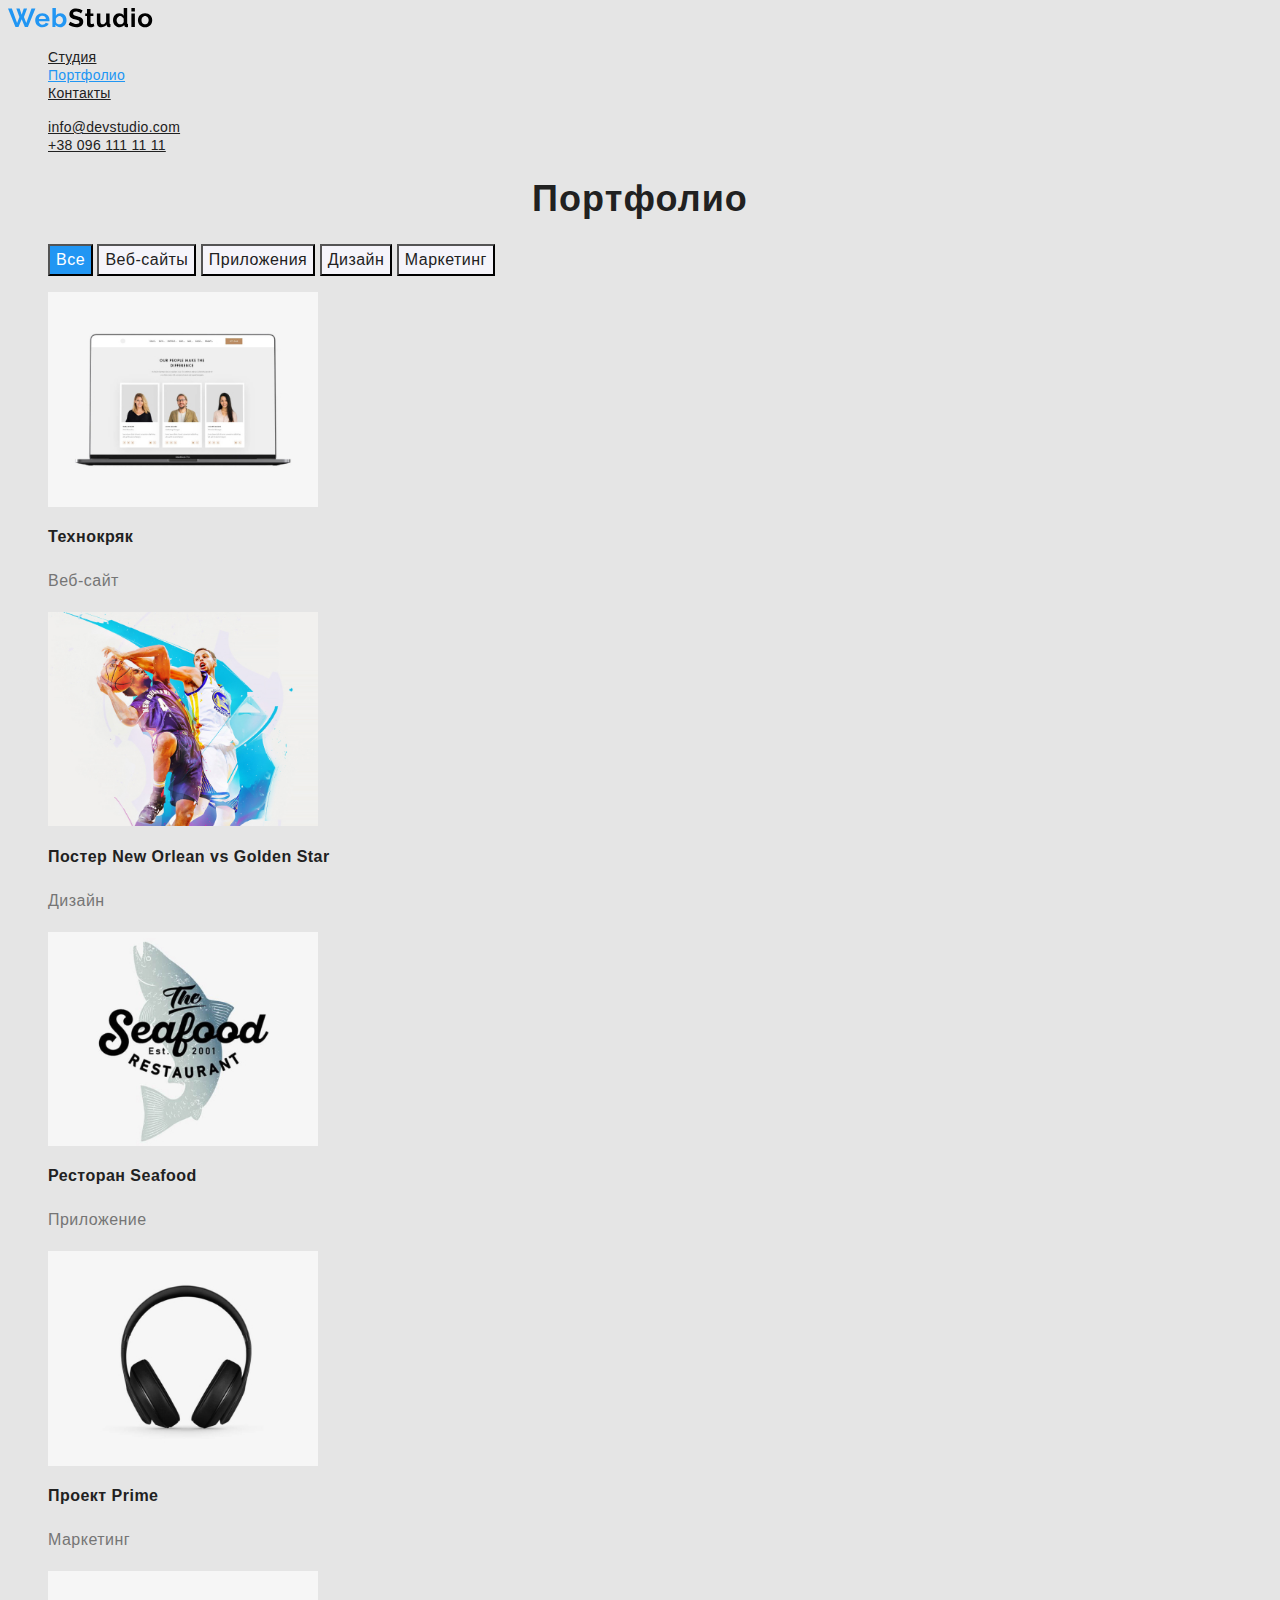
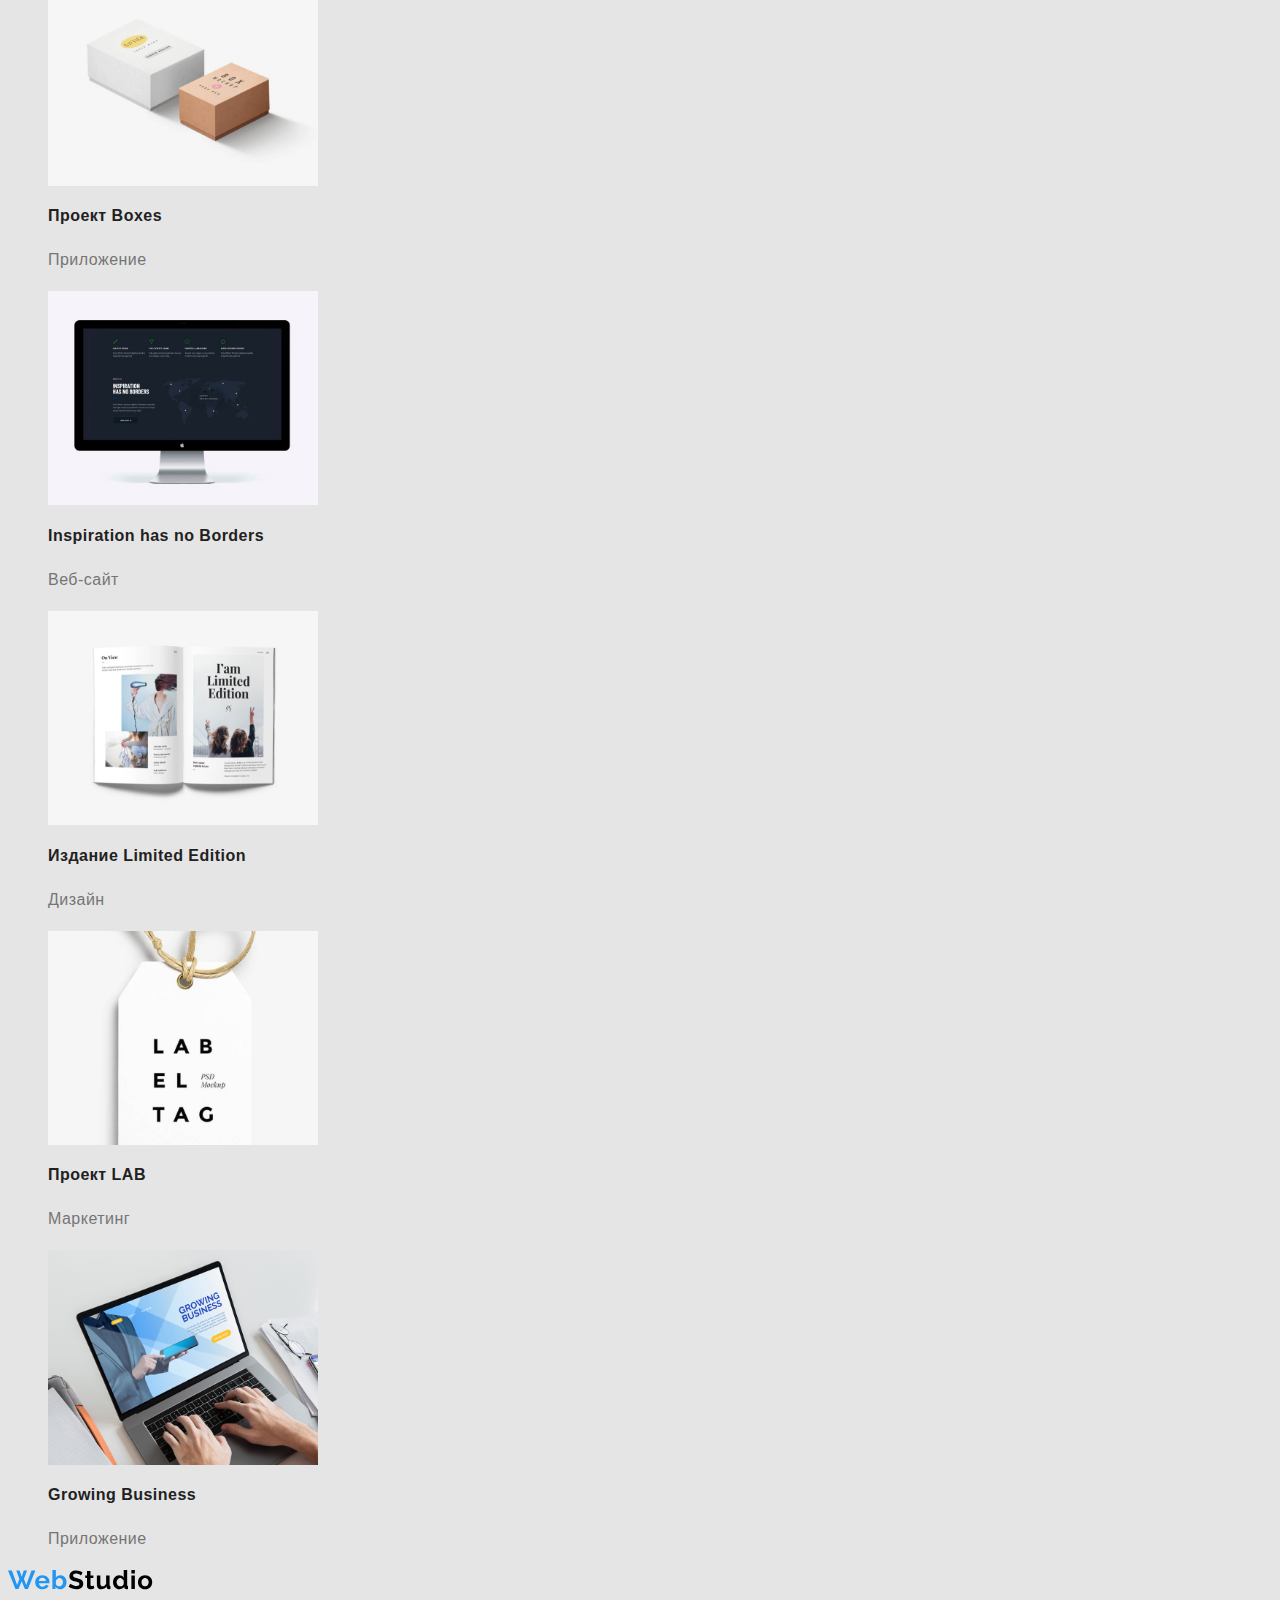
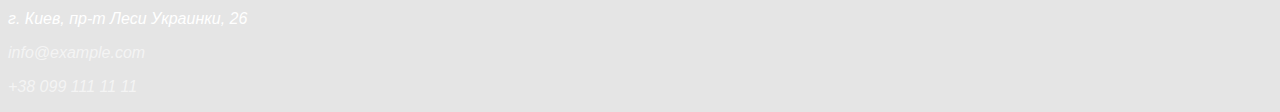
==== portfolio.html @ 5dfa02e3 "Initial commit" ====
<!DOCTYPE html>
<html lang="ru">
    <head>
        <meta charset="utf-8" />
        <title>goit-markup-hw-02</title>

        <link rel="stylesheet" href="./css/style.css" />
    </head>
    <body>
        <!-- Header -->
        <header>
            <nav>
                <a href="./index.html"><img src="./images/logo.svg" width="145" alt="логотип" /></a>

                <ul class="site-nav list">
                    <li><a href="./index.html" class="link">Студия</a></li>
                    <li><a href="./portfolio.html" class="link active">Портфолио</a></li>
                    <li><a href="" class="link">Контакты</a></li>
                </ul>

                <ul class="site-nav contact list">
                    <li><a href="" class="link">info@devstudio.com</a></li>
                    <li><a href="" class="link">+38 096 111 11 11</a></li>
                </ul>
            </nav>
        </header>

        <!-- Main -->
        <main class="main">
            <!-- Portfolio Section -->
            <section class="section">
                <h1 class="section-title">Портфолио</h1>

                <!-- Filters -->
                <ul class="filters list">
                    <li>
                        <button type="button" class="but active">Все</button>
                        <button type="button" class="but">Веб-сайты</button>
                        <button type="button" class="but">Приложения</button>
                        <button type="button" class="but">Дизайн</button>
                        <button type="button" class="but">Маркетинг</button>
                    </li>
                </ul>

                <!-- Portfolio -->
                <ul class="portfolio list">
                    <li>
                        <img src="./images/technokryak.jpg" width="270" alt="Технокряк" />
                        <h2 class="portfolio-title">Технокряк</h2>
                        <p class="portfolio-description">Веб-сайт</p>
                    </li>
                    <li>
                        <img src="./images/poster_star.jpg" width="270" alt="Постер New Orlean vs Golden Star" />
                        <h2 class="portfolio-title">Постер New Orlean vs Golden Star</h2>
                        <p class="portfolio-description">Дизайн</p>
                    </li>
                    <li>
                        <img src="./images/seafood.jpg" width="270" alt="Ресторан Seafood" />
                        <h2 class="portfolio-title">Ресторан Seafood</h2>
                        <p class="portfolio-description">Приложение</p>
                    </li>
                    <li>
                        <img src="./images/prime.jpg" width="270" alt="Проект Prime" />
                        <h2 class="portfolio-title">Проект Prime</h2>
                        <p class="portfolio-description">Маркетинг</p>
                    </li>
                    <li>
                        <img src="./images/boxes.jpg" width="270" alt="Проект Boxes" />
                        <h2 class="portfolio-title">Проект Boxes</h2>
                        <p class="portfolio-description">Приложение</p>
                    </li>
                    <li>
                        <img src="./images/inspiration.jpg" width="270" alt="Inspiration has no Borders" />
                        <h2 class="portfolio-title">Inspiration has no Borders</h2>
                        <p class="portfolio-description">Веб-сайт</p>
                    </li>
                    <li>
                        <img src="./images/limited_edition.jpg" width="270" alt="Издание Limited Edition" />
                        <h2 class="portfolio-title">Издание Limited Edition</h2>
                        <p class="portfolio-description">Дизайн</p>
                    </li>
                    <li>
                        <img src="./images/lab.jpg" width="270" alt="Проект LAB" />
                        <h2 class="portfolio-title">Проект LAB</h2>
                        <p class="portfolio-description">Маркетинг</p>
                    </li>
                    <li>
                        <img src="./images/growing_business.jpg" width="270" alt="Growing Business" />
                        <h2 class="portfolio-title">Growing Business</h2>
                        <p class="portfolio-description">Приложение</p>
                    </li>
                </ul>
            </section>
        </main>

        <!-- Footer -->
        <!-- Координаты и как связаться -->
        <footer class="footer">
            <a href="/"><img src="./images/logo.svg" width="145" alt="логотип" /></a>
            <address>
                <p class="address">г. Киев, пр-т Леси Украинки, 26</p>
                <p class="contact-us">info@example.com</p>
                <p class="contact-us">+38 099 111 11 11</p>
            </address>
        </footer>
    </body>
</html>
---- css/style.css ----
/* Primary color #757575 */
/* Secondary color #212121 */
/* Active color #2196f3 */
/* Primary background color #E5E5E5 */
/* Secondary background color #F5F4FA */

:root {
    --primary-text-color: #757575;
    --secondary-text-color: #212121;
    --active-color: #2196f3;
    --primary-background-color: #e5e5e5;
    --secondary-background-color: #f5f4fa;
    --color-white: #ffffff;
    --color-secondary-grey: rgba(255, 255, 255, 0.6);
    --background-button-tab: #f5f4fa;
}

/* Body */
body {
    background-color: var(--primary-background-color);
    color: var(--primary-text-color);
    font-family: Roboto, sans-serif;
}

/* List */
.list {
    list-style: none;
}

/* Navigator */
.link {
    font-style: normal;
    font-weight: 500;
    font-size: 14px;
    line-height: 1.14;
    letter-spacing: 0.02em;
}

.site-nav .link {
    color: var(--secondary-text-color);
}

.site-nav .link:hover,
.site-nav .link:focus {
    color: var(--active-color);
}

.site-nav .link.active {
    color: var(--active-color);
}

/* Hero */
.hero {
    color: var(--secondary-text-color);
}

.hero .link {
    background-color: var(--active-color);
    color: var(--color-white);
}

/* Section */
.section .section-title {
    color: var(--secondary-text-color);

    font-weight: 700;
    font-size: 36px;
    line-height: 1.16;
    text-align: center;
    letter-spacing: 0.03em;
}

.section .text {
    color: var(--primary-text-color);

    font-weight: 400;
    font-size: 16px;
    line-height: 1.19;
    letter-spacing: 0.03em;
}

.section .text.primary {
    color: var(--secondary-text-color);

    font-weight: 700;
}

/* Features */
.features .title {
    color: var(--secondary-text-color);

    font-weight: 700;
    font-size: 14px;
    line-height: 1.14;
    letter-spacing: 0.03em;
}

.features .description {
    color: var(--primary-text-color);

    font-weight: 400;
    font-size: 14px;
    line-height: 2;
    letter-spacing: 0.03em;
}

/* Filters */
.filters .but {
    background-color: var(--background-button-tab);
    color: var(--secondary-text-color);

    font-weight: 500;
    font-size: 16px;
    line-height: 1.63;
    letter-spacing: 0.03em;
}

.filters .but.active,
.filters .but:hover,
.filters .but:focus {
    background-color: var(--active-color);
    color: var(--color-white);
}

/* Portfolio */
.portfolio-title {
    color: var(--secondary-text-color);

    font-weight: 700;
    font-size: 16px;
    line-height: 1.63;
    letter-spacing: 0.03em;
}

.portfolio-description {
    font-weight: 400;
    font-size: 16px;
    line-height: 1.87;
    letter-spacing: 0.03em;
}

/* Footer */
.footer .address {
    color: var(--color-white);
}

.footer .contact-us {
    color: var(--color-secondary-grey);
}
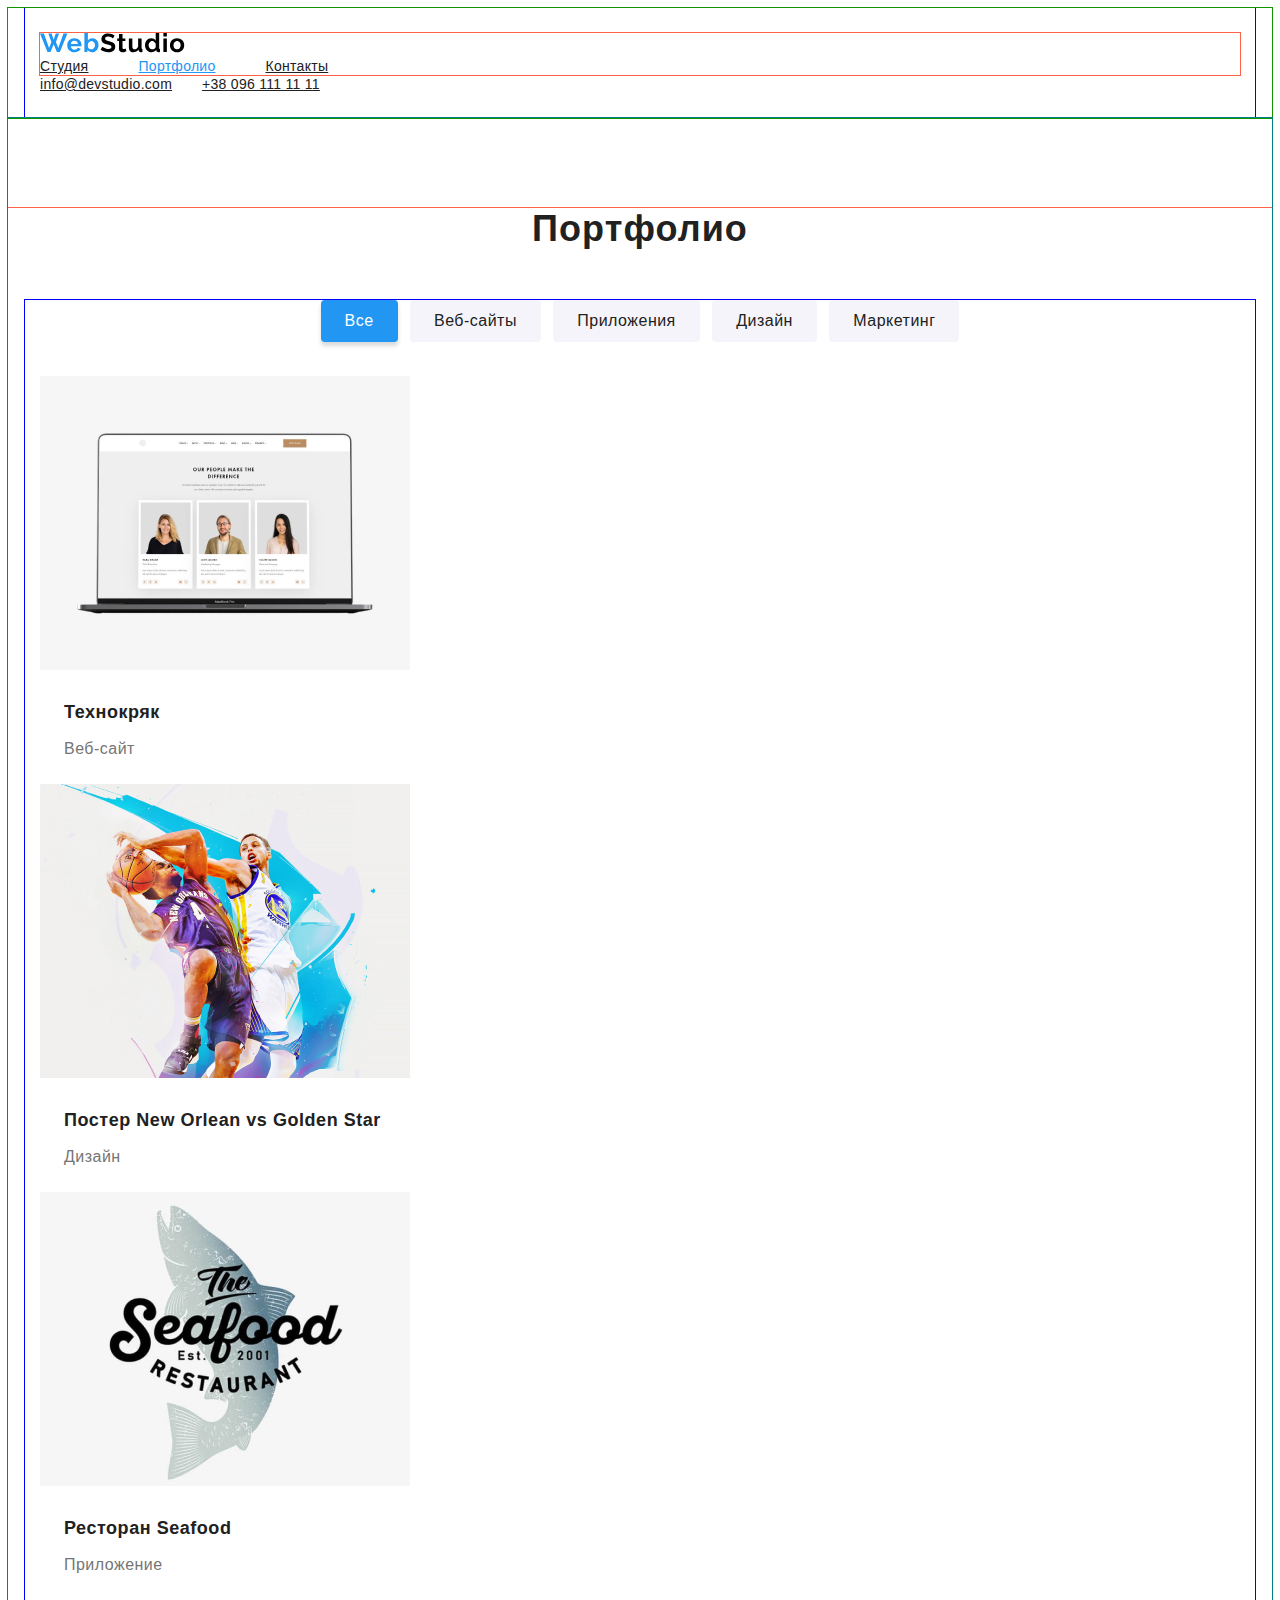
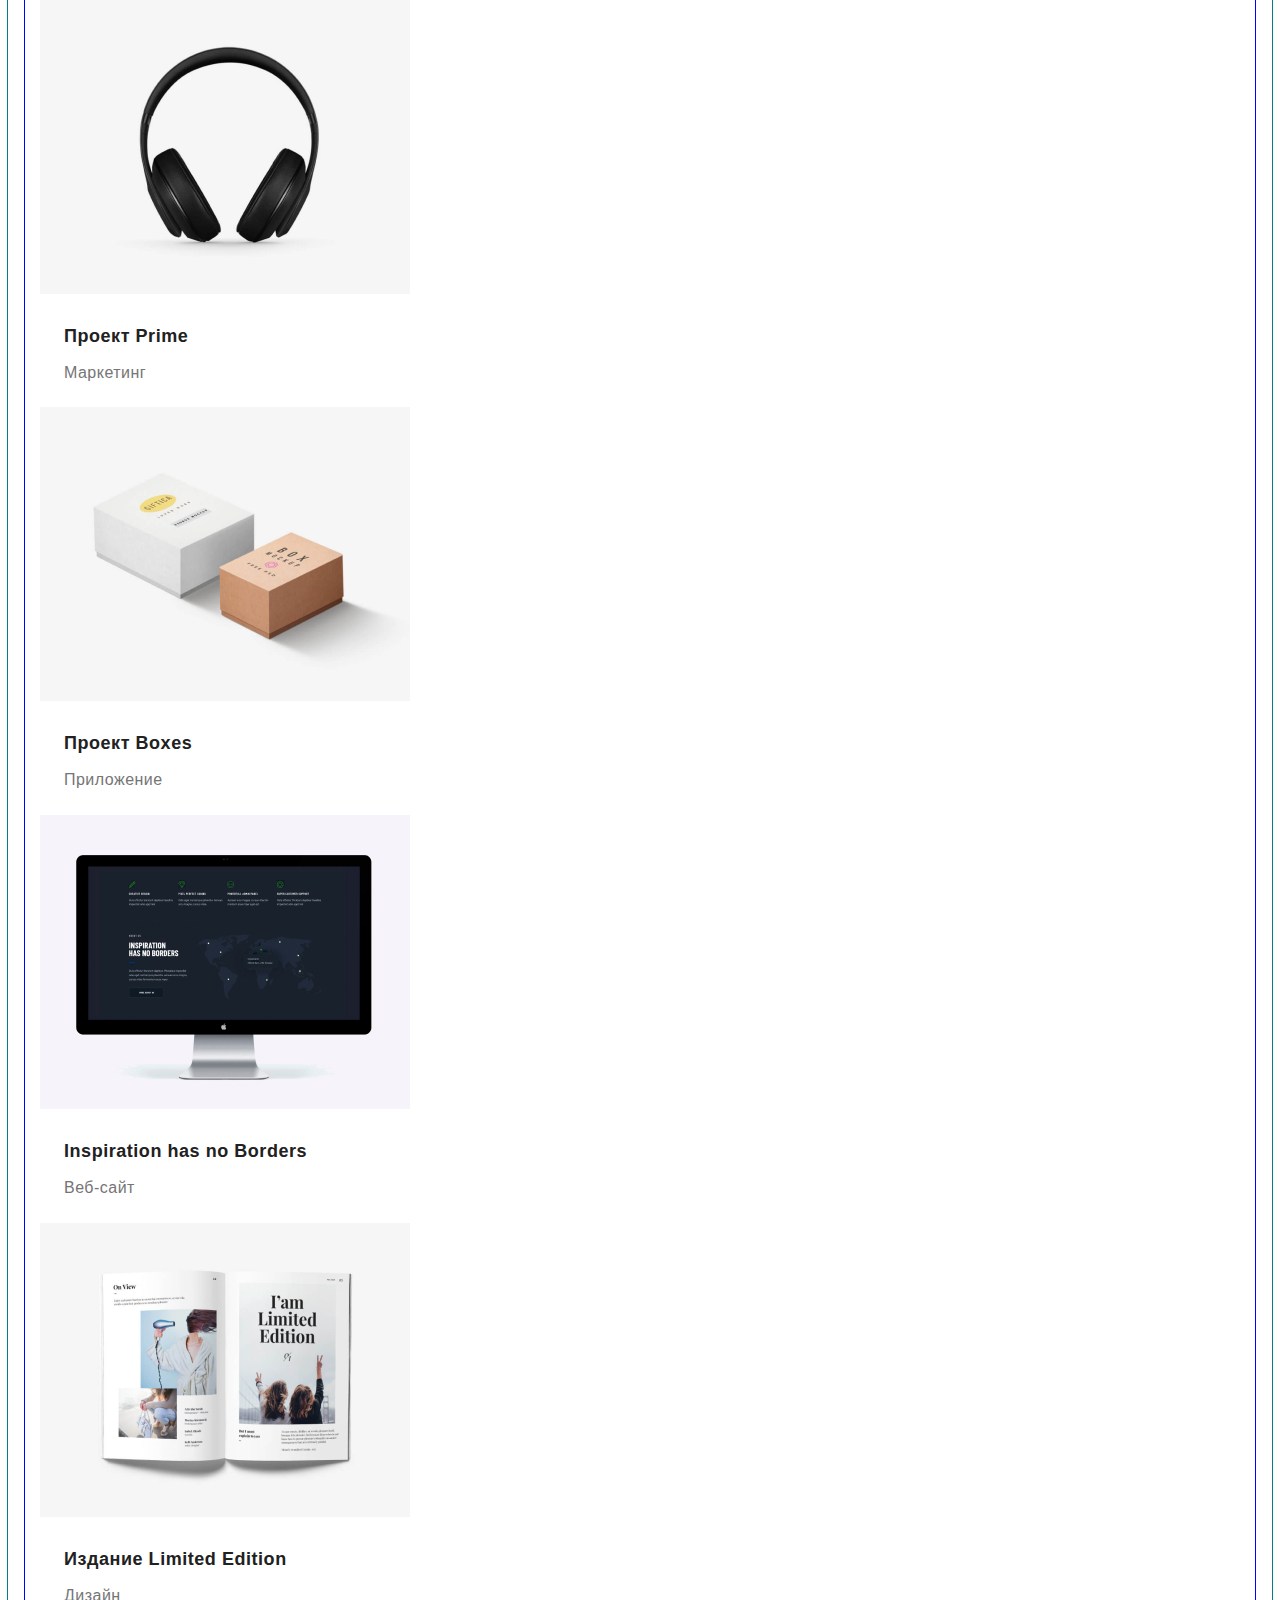
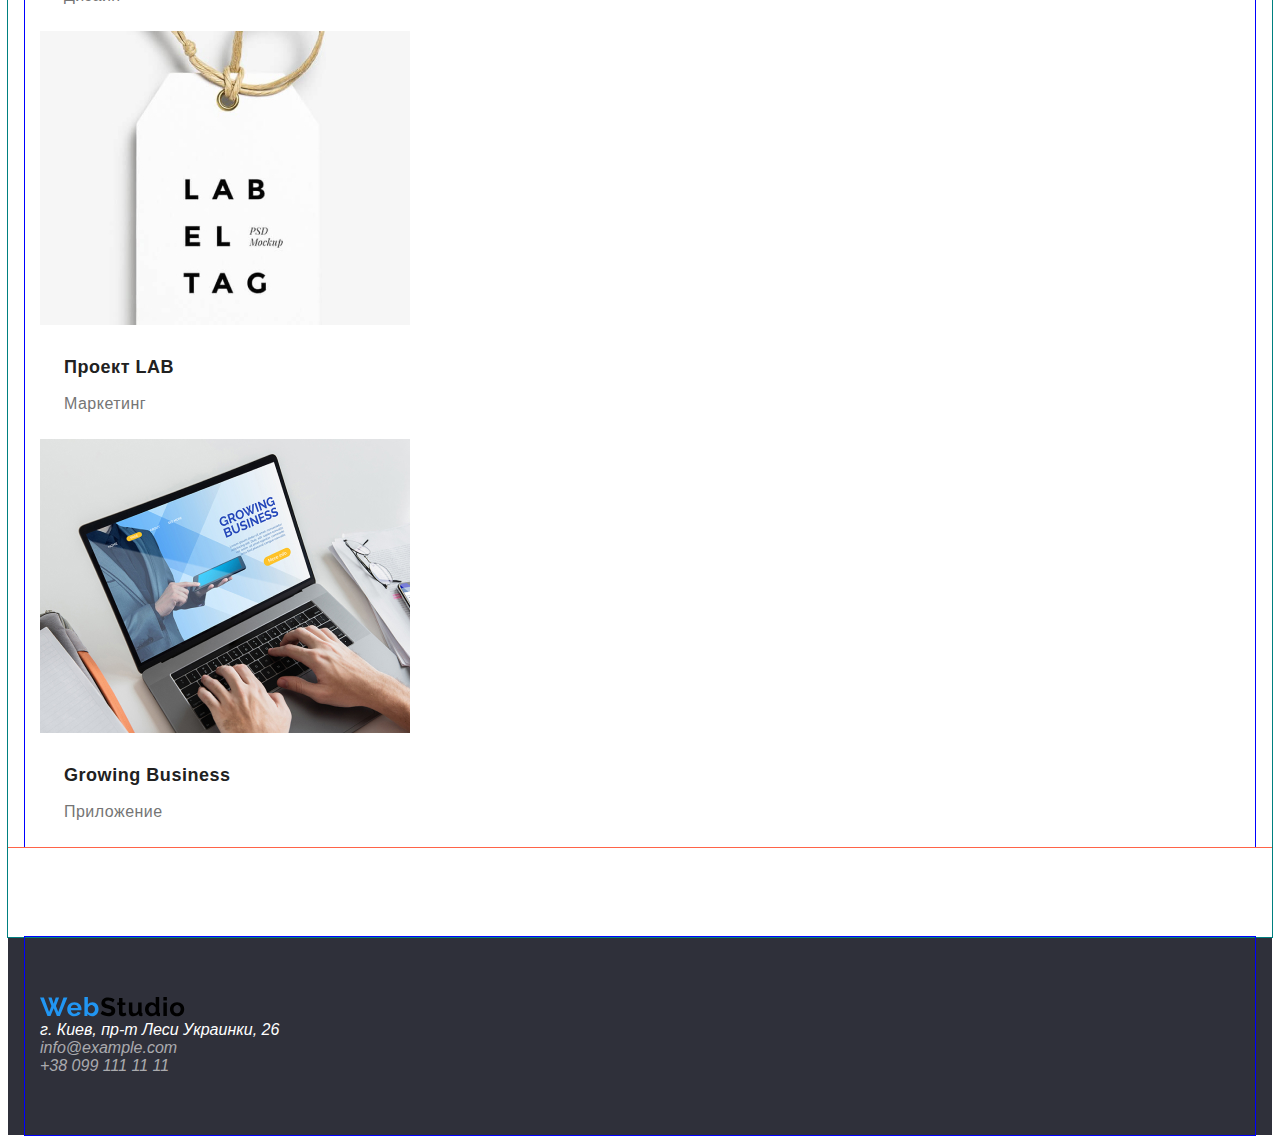
==== commit e28b76de: "added geometry for portfolio page" ====
--- a/portfolio.html
+++ b/portfolio.html
@@ -8,100 +8,125 @@
     </head>
     <body>
         <!-- Header -->
-        <header>
-            <nav>
-                <a href="./index.html"><img src="./images/logo.svg" width="145" alt="логотип" /></a>
+        <header class="header">
+            <div class="container">
+                <nav>
+                    <a href="./index.html">
+                        <img src="./images/logo.svg" width="145" alt="логотип" />
+                    </a>
 
-                <ul class="site-nav list">
-                    <li><a href="./index.html" class="link">Студия</a></li>
-                    <li><a href="./portfolio.html" class="link active">Портфолио</a></li>
-                    <li><a href="" class="link">Контакты</a></li>
-                </ul>
+                    <ul class="site-nav list">
+                        <li class="item"><a href="./index.html" class="link">Студия</a></li>
+                        <li class="item"><a href="./portfolio.html" class="link active">Портфолио</a></li>
+                        <li class="item"><a href="" class="link">Контакты</a></li>
+                    </ul>
+                </nav>
 
                 <ul class="site-nav contact list">
-                    <li><a href="" class="link">info@devstudio.com</a></li>
-                    <li><a href="" class="link">+38 096 111 11 11</a></li>
+                    <li class="item"><a href="" class="link">info@devstudio.com</a></li>
+                    <li class="item"><a href="" class="link">+38 096 111 11 11</a></li>
                 </ul>
-            </nav>
+            </div>
         </header>
 
         <!-- Main -->
-        <main class="main">
+        <main class="main page-secondary">
             <!-- Portfolio Section -->
             <section class="section">
                 <h1 class="section-title">Портфолио</h1>
 
-                <!-- Filters -->
-                <ul class="filters list">
-                    <li>
-                        <button type="button" class="but active">Все</button>
-                        <button type="button" class="but">Веб-сайты</button>
-                        <button type="button" class="but">Приложения</button>
-                        <button type="button" class="but">Дизайн</button>
-                        <button type="button" class="but">Маркетинг</button>
-                    </li>
-                </ul>
+                <div class="container">
+                    <!-- Filters -->
+                    <ul class="filters list">
+                        <li>
+                            <button type="button" class="button filter active">Все</button>
+                            <button type="button" class="button filter">Веб-сайты</button>
+                            <button type="button" class="button filter">Приложения</button>
+                            <button type="button" class="button filter">Дизайн</button>
+                            <button type="button" class="button filter">Маркетинг</button>
+                        </li>
+                    </ul>
 
-                <!-- Portfolio -->
-                <ul class="portfolio list">
-                    <li>
-                        <img src="./images/technokryak.jpg" width="270" alt="Технокряк" />
-                        <h2 class="portfolio-title">Технокряк</h2>
-                        <p class="portfolio-description">Веб-сайт</p>
-                    </li>
-                    <li>
-                        <img src="./images/poster_star.jpg" width="270" alt="Постер New Orlean vs Golden Star" />
-                        <h2 class="portfolio-title">Постер New Orlean vs Golden Star</h2>
-                        <p class="portfolio-description">Дизайн</p>
-                    </li>
-                    <li>
-                        <img src="./images/seafood.jpg" width="270" alt="Ресторан Seafood" />
-                        <h2 class="portfolio-title">Ресторан Seafood</h2>
-                        <p class="portfolio-description">Приложение</p>
-                    </li>
-                    <li>
-                        <img src="./images/prime.jpg" width="270" alt="Проект Prime" />
-                        <h2 class="portfolio-title">Проект Prime</h2>
-                        <p class="portfolio-description">Маркетинг</p>
-                    </li>
-                    <li>
-                        <img src="./images/boxes.jpg" width="270" alt="Проект Boxes" />
-                        <h2 class="portfolio-title">Проект Boxes</h2>
-                        <p class="portfolio-description">Приложение</p>
-                    </li>
-                    <li>
-                        <img src="./images/inspiration.jpg" width="270" alt="Inspiration has no Borders" />
-                        <h2 class="portfolio-title">Inspiration has no Borders</h2>
-                        <p class="portfolio-description">Веб-сайт</p>
-                    </li>
-                    <li>
-                        <img src="./images/limited_edition.jpg" width="270" alt="Издание Limited Edition" />
-                        <h2 class="portfolio-title">Издание Limited Edition</h2>
-                        <p class="portfolio-description">Дизайн</p>
-                    </li>
-                    <li>
-                        <img src="./images/lab.jpg" width="270" alt="Проект LAB" />
-                        <h2 class="portfolio-title">Проект LAB</h2>
-                        <p class="portfolio-description">Маркетинг</p>
-                    </li>
-                    <li>
-                        <img src="./images/growing_business.jpg" width="270" alt="Growing Business" />
-                        <h2 class="portfolio-title">Growing Business</h2>
-                        <p class="portfolio-description">Приложение</p>
-                    </li>
-                </ul>
+                    <!-- Portfolio -->
+                    <ul class="portfolio list">
+                        <li class="item">
+                            <img src="./images/technokryak.jpg" width="370" height="294" alt="Технокряк" />
+                            <h2 class="portfolio-title">Технокряк</h2>
+                            <p class="portfolio-description">Веб-сайт</p>
+                        </li>
+                        <li class="item">
+                            <img
+                                src="./images/poster_star.jpg"
+                                width="370"
+                                height="294"
+                                alt="Постер New Orlean vs Golden Star"
+                            />
+                            <h2 class="portfolio-title">Постер New Orlean vs Golden Star</h2>
+                            <p class="portfolio-description">Дизайн</p>
+                        </li>
+                        <li class="item">
+                            <img src="./images/seafood.jpg" width="370" height="294" alt="Ресторан Seafood" />
+                            <h2 class="portfolio-title">Ресторан Seafood</h2>
+                            <p class="portfolio-description">Приложение</p>
+                        </li>
+                        <li class="item">
+                            <img src="./images/prime.jpg" width="370" height="294" alt="Проект Prime" />
+                            <h2 class="portfolio-title">Проект Prime</h2>
+                            <p class="portfolio-description">Маркетинг</p>
+                        </li>
+                        <li class="item">
+                            <img src="./images/boxes.jpg" width="370" height="294" alt="Проект Boxes" />
+                            <h2 class="portfolio-title">Проект Boxes</h2>
+                            <p class="portfolio-description">Приложение</p>
+                        </li>
+                        <li class="item">
+                            <img
+                                src="./images/inspiration.jpg"
+                                width="370"
+                                height="294"
+                                alt="Inspiration has no Borders"
+                            />
+                            <h2 class="portfolio-title">Inspiration has no Borders</h2>
+                            <p class="portfolio-description">Веб-сайт</p>
+                        </li>
+                        <li class="item">
+                            <img
+                                src="./images/limited_edition.jpg"
+                                width="370"
+                                height="294"
+                                alt="Издание Limited Edition"
+                            />
+                            <h2 class="portfolio-title">Издание Limited Edition</h2>
+                            <p class="portfolio-description">Дизайн</p>
+                        </li>
+                        <li class="item">
+                            <img src="./images/lab.jpg" width="370" height="294" alt="Проект LAB" />
+                            <h2 class="portfolio-title">Проект LAB</h2>
+                            <p class="portfolio-description">Маркетинг</p>
+                        </li>
+                        <li class="item">
+                            <img src="./images/growing_business.jpg" width="370" height="294" alt="Growing Business" />
+                            <h2 class="portfolio-title">Growing Business</h2>
+                            <p class="portfolio-description">Приложение</p>
+                        </li>
+                    </ul>
+                </div>
             </section>
         </main>
 
         <!-- Footer -->
         <!-- Координаты и как связаться -->
         <footer class="footer">
-            <a href="/"><img src="./images/logo.svg" width="145" alt="логотип" /></a>
-            <address>
-                <p class="address">г. Киев, пр-т Леси Украинки, 26</p>
-                <p class="contact-us">info@example.com</p>
-                <p class="contact-us">+38 099 111 11 11</p>
-            </address>
+            <div class="container">
+                <a href="/">
+                    <img src="./images/logo.svg" width="145" alt="логотип" />
+                </a>
+                <address class="footer-address">
+                    <p class="address">г. Киев, пр-т Леси Украинки, 26</p>
+                    <p class="contact-us">info@example.com</p>
+                    <p class="contact-us">+38 099 111 11 11</p>
+                </address>
+            </div>
         </footer>
     </body>
 </html>
--- a/css/style.css
+++ b/css/style.css
@@ -1,3 +1,15 @@
+html {
+    box-sizing: border-box;
+}
+
+*,
+*::before,
+*::after {
+    box-sizing: inherit;
+}
+
+/* ROOT Variables */
+
 /* Primary color #757575 */
 /* Secondary color #212121 */
 /* Active color #2196f3 */
@@ -8,11 +20,12 @@
     --primary-text-color: #757575;
     --secondary-text-color: #212121;
     --active-color: #2196f3;
-    --primary-background-color: #e5e5e5;
+    --primary-background-color: ##ffffff;
     --secondary-background-color: #f5f4fa;
     --color-white: #ffffff;
     --color-secondary-grey: rgba(255, 255, 255, 0.6);
-    --background-button-tab: #f5f4fa;
+    --color-button: rgba(0, 0, 0, 0.15);
+    --background-footer: #2f303a;
 }
 
 /* Body */
@@ -22,12 +35,107 @@
     font-family: Roboto, sans-serif;
 }
 
+h1,
+h2,
+h3,
+h4,
+h5,
+h6 {
+    margin-bottom: 0;
+    margin-top: 0;
+}
+
 /* List */
 .list {
     list-style: none;
+
+    margin-top: 0;
+    margin-bottom: 0;
+    padding-left: 0;
+    padding-right: 0;
+}
+
+/* Images blocks */
+.image {
+    display: block;
+}
+
+/* Container */
+.container {
+    /* display: flex; */
+    /* justify-content: space-between; */
+    /* align-items: center; */
+
+    margin-left: auto;
+    margin-right: auto;
+    /* margin-bottom: 25px; */
+    /* margin-top: 25px; */
+    padding-top: 0;
+    padding-bottom: 0;
+    padding-left: 15px;
+    padding-right: 15px;
+
+    width: 1230px;
+
+    outline: 1px solid blue;
+}
+
+/* Button */
+.button {
+    display: inline-block;
+
+    font-weight: 500;
+    font-size: 16px;
+    line-height: 1.88;
+    text-align: center;
+    text-decoration: none;
+
+    border-radius: 4px;
+    border-color: transparent;
+}
+
+.hero .button.active {
+    min-width: 200px;
+    height: 50px;
+    padding: 10px 32px;
+
+    background-color: var(--active-color);
+    box-shadow: 0px 4px 4px var(--color-button);
+    color: var(--color-white);
+
+    font-weight: 700;
+}
+
+/* LIST */
+.list p {
+    margin-top: 0;
+    margin-bottom: 0;
+}
+
+/* Header */
+.header {
+    outline: 1px solid rgb(17, 148, 0);
+}
+
+.header > .container {
+    padding-top: 25px;
+    padding-bottom: 25px;
 }
 
 /* Navigator */
+.container > nav {
+    outline: 1px solid tomato;
+}
+
+.site-nav {
+    display: flex;
+    /* align-items: center; */
+
+    margin-left: 0;
+    margin-right: 0;
+    padding-left: 0;
+}
+
 .link {
     font-style: normal;
     font-weight: 500;
@@ -36,6 +144,14 @@
     letter-spacing: 0.02em;
 }
 
+.site-nav > .item:not(:last-child) {
+    margin-right: 50px;
+}
+
+.site-nav.contact > .item {
+    margin-right: 30px;
+}
+
 .site-nav .link {
     color: var(--secondary-text-color);
 }
@@ -49,9 +165,33 @@
     color: var(--active-color);
 }
 
+/* MAIN */
+.main {
+    outline: 1px solid teal;
+}
+
+.main.page-secondary {
+    padding-top: 90px;
+    padding-bottom: 90px;
+}
+
+/* .main > .container {
+    padding-top: 25px;
+    padding-bottom: 25px;
+} */
+
 /* Hero */
 .hero {
-    color: var(--secondary-text-color);
+    text-align: center;
+    color: var(--secondary-text-color);
+
+    /* margin-bottom: 90px; */
+
+    outline: 1px solid tomato;
+}
+
+.hero .title {
+    margin-bottom: 30px;
 }
 
 .hero .link {
@@ -60,6 +200,10 @@
 }
 
 /* Section */
+.section {
+    outline: 1px solid tomato;
+}
+
 .section .section-title {
     color: var(--secondary-text-color);
 
@@ -85,7 +229,18 @@
     font-weight: 700;
 }
 
+.section-title {
+    margin-bottom: 50px;
+}
+
 /* Features */
+.features {
+    padding-top: 90px;
+    padding-bottom: 94px;
+
+    outline: 1px solid tomato;
+}
+
 .features .title {
     color: var(--secondary-text-color);
 
@@ -93,6 +248,8 @@
     font-size: 14px;
     line-height: 1.14;
     letter-spacing: 0.03em;
+
+    margin-bottom: 10px;
 }
 
 .features .description {
@@ -104,21 +261,42 @@
     letter-spacing: 0.03em;
 }
 
+/* What are we doing */
+.section.we-doing {
+    padding-bottom: 94px;
+}
+
 /* Filters */
-.filters .but {
-    background-color: var(--background-button-tab);
+.filters {
+    margin-bottom: 34px;
+
+    text-align: center;
+}
+
+.button.filter {
+    min-width: 73px;
+
+    background-color: var(--secondary-background-color);
     color: var(--secondary-text-color);
 
     font-weight: 500;
     font-size: 16px;
     line-height: 1.63;
     letter-spacing: 0.03em;
-}
-
-.filters .but.active,
-.filters .but:hover,
-.filters .but:focus {
+
+    padding: 6px 22px;
+}
+
+.button.filter:not(:last-child) {
+    margin-right: 8px;
+}
+
+.button.filter.active,
+.button.filter:hover,
+.button.filter:focus {
     background-color: var(--active-color);
+    box-shadow: 0px 4px 4px var(--color-button);
+    border-radius: 4px;
     color: var(--color-white);
 }
 
@@ -127,19 +305,67 @@
     color: var(--secondary-text-color);
 
     font-weight: 700;
-    font-size: 16px;
-    line-height: 1.63;
-    letter-spacing: 0.03em;
+    font-size: 18px;
+    line-height: 2;
+    letter-spacing: 0.03em;
+
+    margin-bottom: 4px;
+    margin-left: 24px;
+    margin-right: 24px;
 }
 
 .portfolio-description {
+    display: inline-block;
     font-weight: 400;
     font-size: 16px;
     line-height: 1.87;
     letter-spacing: 0.03em;
+
+    margin-left: 24px;
+    margin-right: 24px;
+}
+
+.portfolio img {
+    margin-bottom: 20px;
+}
+
+.portfolio.list > .item {
+    padding-bottom: 20px;
+}
+
+/* Commands */
+.command {
+    padding-top: 94px;
+    padding-bottom: 94px;
+
+    text-align: center;
+    background-color: var(--secondary-background-color);
+}
+
+.command .image {
+    display: inline-block;
+    margin-bottom: 30px;
+}
+
+.command .text.primary {
+    margin-bottom: 10px;
 }
 
 /* Footer */
+.footer {
+    background-color: var(--background-footer);
+}
+
+.footer > .container {
+    padding-top: 60px;
+    padding-bottom: 60px;
+}
+
+.footer-address p {
+    margin-top: 0;
+    margin-bottom: 0;
+}
+
 .footer .address {
     color: var(--color-white);
 }
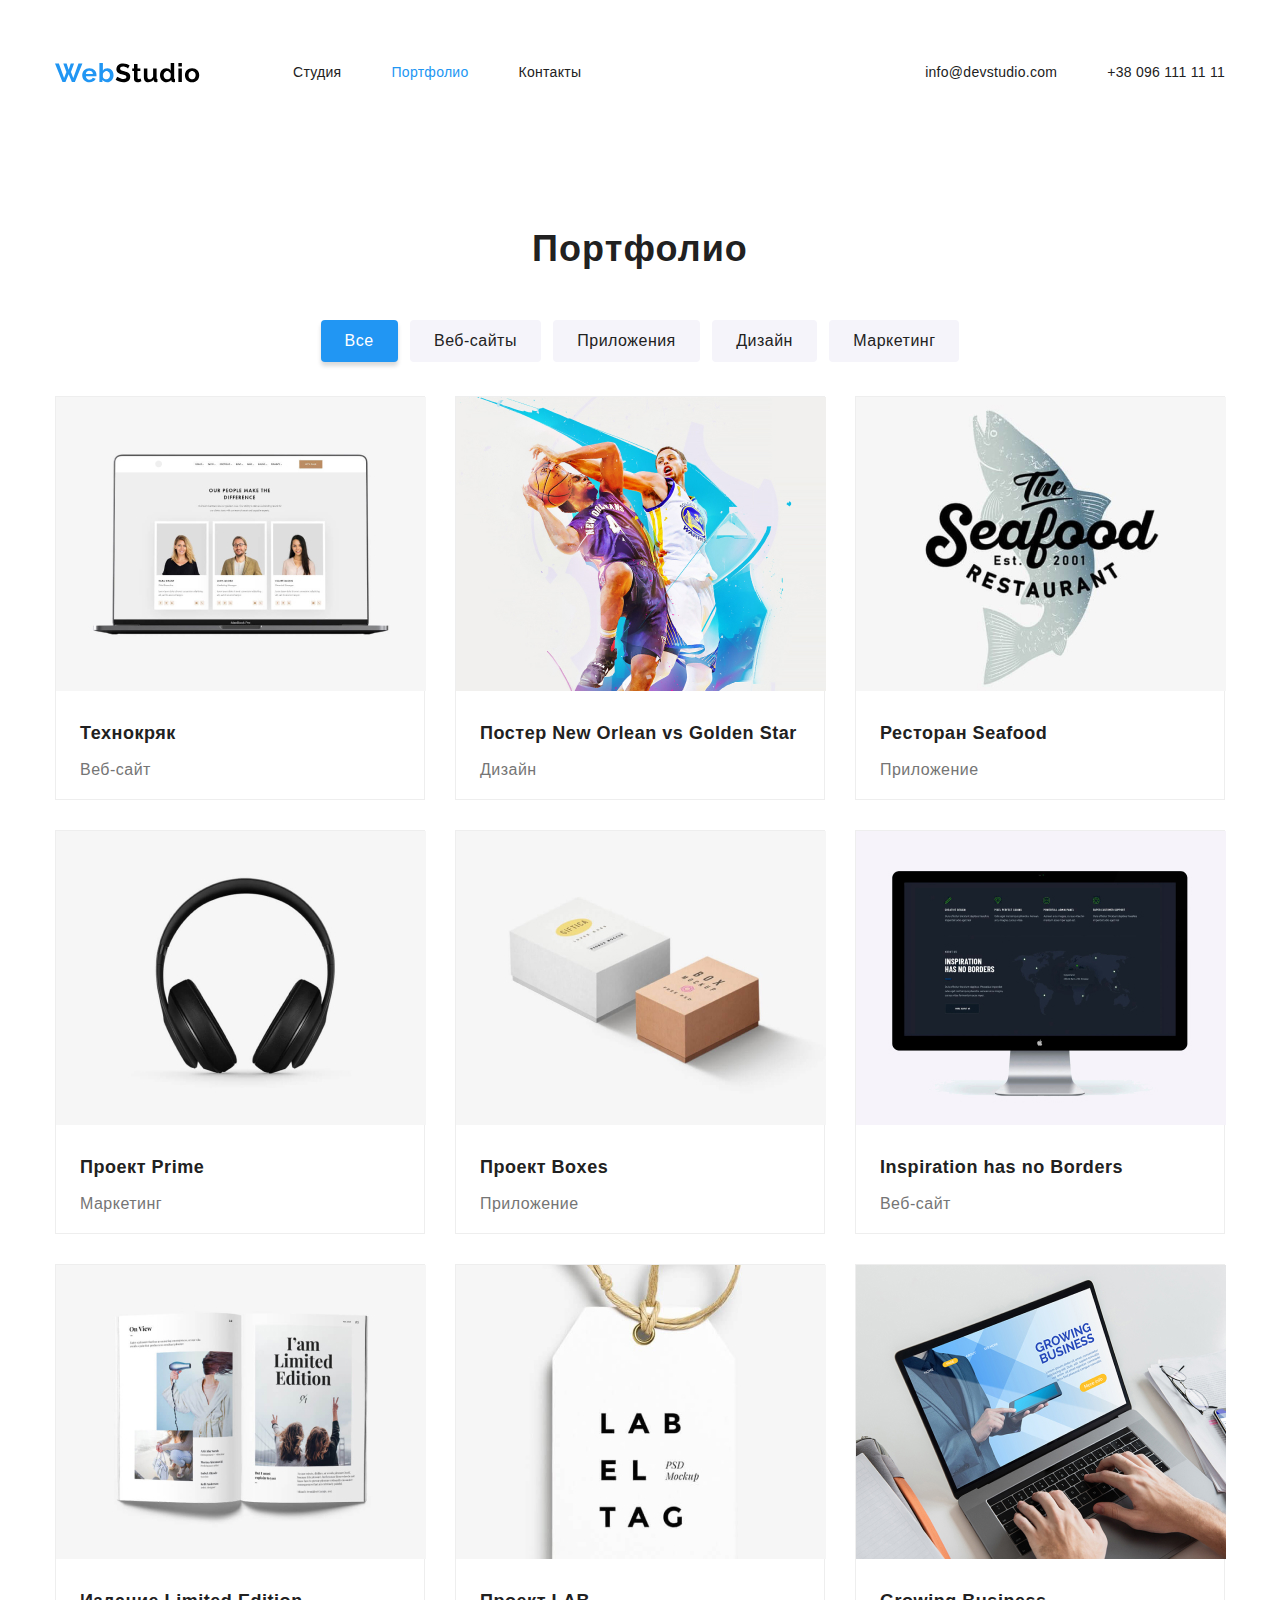
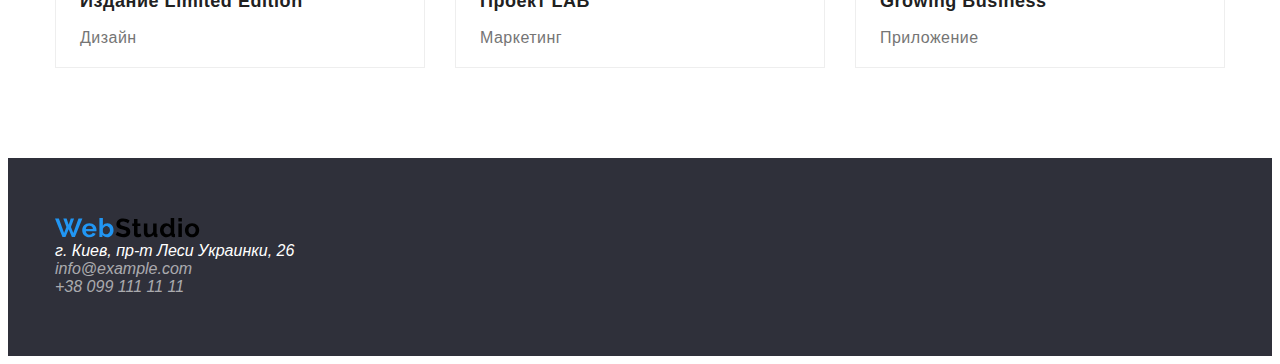
==== commit d929aede: "updated main block and style" ====
--- a/portfolio.html
+++ b/portfolio.html
@@ -10,22 +10,22 @@
         <!-- Header -->
         <header class="header">
             <div class="container">
-                <nav>
-                    <a href="./index.html">
+                <nav class="main-nav">
+                    <a class="site-nav" href="./index.html">
                         <img src="./images/logo.svg" width="145" alt="логотип" />
                     </a>
 
-                    <ul class="site-nav list">
+                    <ul class="site-nav menu list">
                         <li class="item"><a href="./index.html" class="link">Студия</a></li>
                         <li class="item"><a href="./portfolio.html" class="link active">Портфолио</a></li>
                         <li class="item"><a href="" class="link">Контакты</a></li>
                     </ul>
+
+                    <ul class="site-nav contact list">
+                        <li class="item"><a href="" class="link">info@devstudio.com</a></li>
+                        <li class="item"><a href="" class="link">+38 096 111 11 11</a></li>
+                    </ul>
                 </nav>
-
-                <ul class="site-nav contact list">
-                    <li class="item"><a href="" class="link">info@devstudio.com</a></li>
-                    <li class="item"><a href="" class="link">+38 096 111 11 11</a></li>
-                </ul>
             </div>
         </header>
 
@@ -37,25 +37,34 @@
 
                 <div class="container">
                     <!-- Filters -->
-                    <ul class="filters list">
-                        <li>
-                            <button type="button" class="button filter active">Все</button>
-                            <button type="button" class="button filter">Веб-сайты</button>
-                            <button type="button" class="button filter">Приложения</button>
-                            <button type="button" class="button filter">Дизайн</button>
-                            <button type="button" class="button filter">Маркетинг</button>
-                        </li>
-                    </ul>
+                    <nav>
+                        <ul class="filters list">
+                            <li>
+                                <button type="button" class="button filter active">Все</button>
+                                <button type="button" class="button filter">Веб-сайты</button>
+                                <button type="button" class="button filter">Приложения</button>
+                                <button type="button" class="button filter">Дизайн</button>
+                                <button type="button" class="button filter">Маркетинг</button>
+                            </li>
+                        </ul>
+                    </nav>
 
                     <!-- Portfolio -->
                     <ul class="portfolio list">
                         <li class="item">
-                            <img src="./images/technokryak.jpg" width="370" height="294" alt="Технокряк" />
+                            <img
+                                class="img-item"
+                                src="./images/technokryak.jpg"
+                                width="370"
+                                height="294"
+                                alt="Технокряк"
+                            />
                             <h2 class="portfolio-title">Технокряк</h2>
                             <p class="portfolio-description">Веб-сайт</p>
                         </li>
                         <li class="item">
                             <img
+                                class="img-item"
                                 src="./images/poster_star.jpg"
                                 width="370"
                                 height="294"
@@ -65,22 +74,41 @@
                             <p class="portfolio-description">Дизайн</p>
                         </li>
                         <li class="item">
-                            <img src="./images/seafood.jpg" width="370" height="294" alt="Ресторан Seafood" />
+                            <img
+                                class="img-item"
+                                src="./images/seafood.jpg"
+                                width="370"
+                                height="294"
+                                alt="Ресторан Seafood"
+                            />
                             <h2 class="portfolio-title">Ресторан Seafood</h2>
                             <p class="portfolio-description">Приложение</p>
                         </li>
                         <li class="item">
-                            <img src="./images/prime.jpg" width="370" height="294" alt="Проект Prime" />
+                            <img
+                                class="img-item"
+                                src="./images/prime.jpg"
+                                width="370"
+                                height="294"
+                                alt="Проект Prime"
+                            />
                             <h2 class="portfolio-title">Проект Prime</h2>
                             <p class="portfolio-description">Маркетинг</p>
                         </li>
                         <li class="item">
-                            <img src="./images/boxes.jpg" width="370" height="294" alt="Проект Boxes" />
+                            <img
+                                class="img-item"
+                                src="./images/boxes.jpg"
+                                width="370"
+                                height="294"
+                                alt="Проект Boxes"
+                            />
                             <h2 class="portfolio-title">Проект Boxes</h2>
                             <p class="portfolio-description">Приложение</p>
                         </li>
                         <li class="item">
                             <img
+                                class="img-item"
                                 src="./images/inspiration.jpg"
                                 width="370"
                                 height="294"
@@ -91,6 +119,7 @@
                         </li>
                         <li class="item">
                             <img
+                                class="img-item"
                                 src="./images/limited_edition.jpg"
                                 width="370"
                                 height="294"
@@ -100,12 +129,18 @@
                             <p class="portfolio-description">Дизайн</p>
                         </li>
                         <li class="item">
-                            <img src="./images/lab.jpg" width="370" height="294" alt="Проект LAB" />
+                            <img class="img-item" src="./images/lab.jpg" width="370" height="294" alt="Проект LAB" />
                             <h2 class="portfolio-title">Проект LAB</h2>
                             <p class="portfolio-description">Маркетинг</p>
                         </li>
                         <li class="item">
-                            <img src="./images/growing_business.jpg" width="370" height="294" alt="Growing Business" />
+                            <img
+                                class="img-item"
+                                src="./images/growing_business.jpg"
+                                width="370"
+                                height="294"
+                                alt="Growing Business"
+                            />
                             <h2 class="portfolio-title">Growing Business</h2>
                             <p class="portfolio-description">Приложение</p>
                         </li>
--- a/css/style.css
+++ b/css/style.css
@@ -26,6 +26,7 @@
     --color-secondary-grey: rgba(255, 255, 255, 0.6);
     --color-button: rgba(0, 0, 0, 0.15);
     --background-footer: #2f303a;
+    --border-color: #eeeeee;
 }
 
 /* Body */
@@ -62,22 +63,16 @@
 
 /* Container */
 .container {
-    /* display: flex; */
-    /* justify-content: space-between; */
-    /* align-items: center; */
-
     margin-left: auto;
     margin-right: auto;
-    /* margin-bottom: 25px; */
-    /* margin-top: 25px; */
     padding-top: 0;
     padding-bottom: 0;
     padding-left: 15px;
     padding-right: 15px;
 
-    width: 1230px;
-
-    outline: 1px solid blue;
+    width: 1200px;
+
+    /* outline: 1px solid blue; */
 }
 
 /* Button */
@@ -114,7 +109,7 @@
 
 /* Header */
 .header {
-    outline: 1px solid rgb(17, 148, 0);
+    /* outline: 1px solid rgb(17, 148, 0); */
 }
 
 .header > .container {
@@ -124,16 +119,24 @@
 
 /* Navigator */
 .container > nav {
-    outline: 1px solid tomato;
+    /* outline: 1px solid tomato; */
+}
+
+.main-nav {
+    display: flex;
+    align-items: center;
 }
 
 .site-nav {
     display: flex;
-    /* align-items: center; */
 
     margin-left: 0;
     margin-right: 0;
     padding-left: 0;
+}
+
+.site-nav.menu {
+    margin-left: 93px;
 }
 
 .link {
@@ -142,18 +145,21 @@
     font-size: 14px;
     line-height: 1.14;
     letter-spacing: 0.02em;
+    text-decoration: none;
 }
 
 .site-nav > .item:not(:last-child) {
     margin-right: 50px;
 }
 
-.site-nav.contact > .item {
-    margin-right: 30px;
-}
-
 .site-nav .link {
-    color: var(--secondary-text-color);
+    display: block;
+    color: var(--secondary-text-color);
+
+    padding-top: 32px;
+    padding-bottom: 32px;
+
+    /* outline: 1px solid tomato; */
 }
 
 .site-nav .link:hover,
@@ -165,9 +171,13 @@
     color: var(--active-color);
 }
 
+.site-nav.contact {
+    margin-left: auto;
+}
+
 /* MAIN */
 .main {
-    outline: 1px solid teal;
+    /* outline: 1px solid teal; */
 }
 
 .main.page-secondary {
@@ -175,19 +185,12 @@
     padding-bottom: 90px;
 }
 
-/* .main > .container {
-    padding-top: 25px;
-    padding-bottom: 25px;
-} */
-
 /* Hero */
 .hero {
     text-align: center;
     color: var(--secondary-text-color);
 
-    /* margin-bottom: 90px; */
-
-    outline: 1px solid tomato;
+    /* outline: 1px solid tomato; */
 }
 
 .hero .title {
@@ -201,7 +204,7 @@
 
 /* Section */
 .section {
-    outline: 1px solid tomato;
+    /* outline: 1px solid tomato; */
 }
 
 .section .section-title {
@@ -238,7 +241,7 @@
     padding-top: 90px;
     padding-bottom: 94px;
 
-    outline: 1px solid tomato;
+    /* outline: 1px solid tomato; */
 }
 
 .features .title {
@@ -274,8 +277,6 @@
 }
 
 .button.filter {
-    min-width: 73px;
-
     background-color: var(--secondary-background-color);
     color: var(--secondary-text-color);
 
@@ -283,6 +284,8 @@
     font-size: 16px;
     line-height: 1.63;
     letter-spacing: 0.03em;
+
+    min-width: 73px;
 
     padding: 6px 22px;
 }
@@ -301,6 +304,13 @@
 }
 
 /* Portfolio */
+.portfolio.list {
+    display: flex;
+    flex-wrap: wrap;
+
+    /* outline: 1px solid tomato; */
+}
+
 .portfolio-title {
     color: var(--secondary-text-color);
 
@@ -316,6 +326,7 @@
 
 .portfolio-description {
     display: inline-block;
+
     font-weight: 400;
     font-size: 16px;
     line-height: 1.87;
@@ -325,21 +336,34 @@
     margin-right: 24px;
 }
 
-.portfolio img {
+.portfolio .img-item {
     margin-bottom: 20px;
 }
 
-.portfolio.list > .item {
-    padding-bottom: 20px;
+.portfolio > .item {
+    border: 1px solid var(--border-color);
+
+    width: calc((100% - 60px) / 3);
+    height: 404px;
+
+    /* background-color: tomato; */
+}
+
+.portfolio > .item:not(:nth-child(3n)) {
+    margin-right: 30px;
+}
+
+.portfolio > .item:not(:nth-last-child(-n + 3)) {
+    margin-bottom: 30px;
 }
 
 /* Commands */
 .command {
+    text-align: center;
+    background-color: var(--secondary-background-color);
+
     padding-top: 94px;
     padding-bottom: 94px;
-
-    text-align: center;
-    background-color: var(--secondary-background-color);
 }
 
 .command .image {
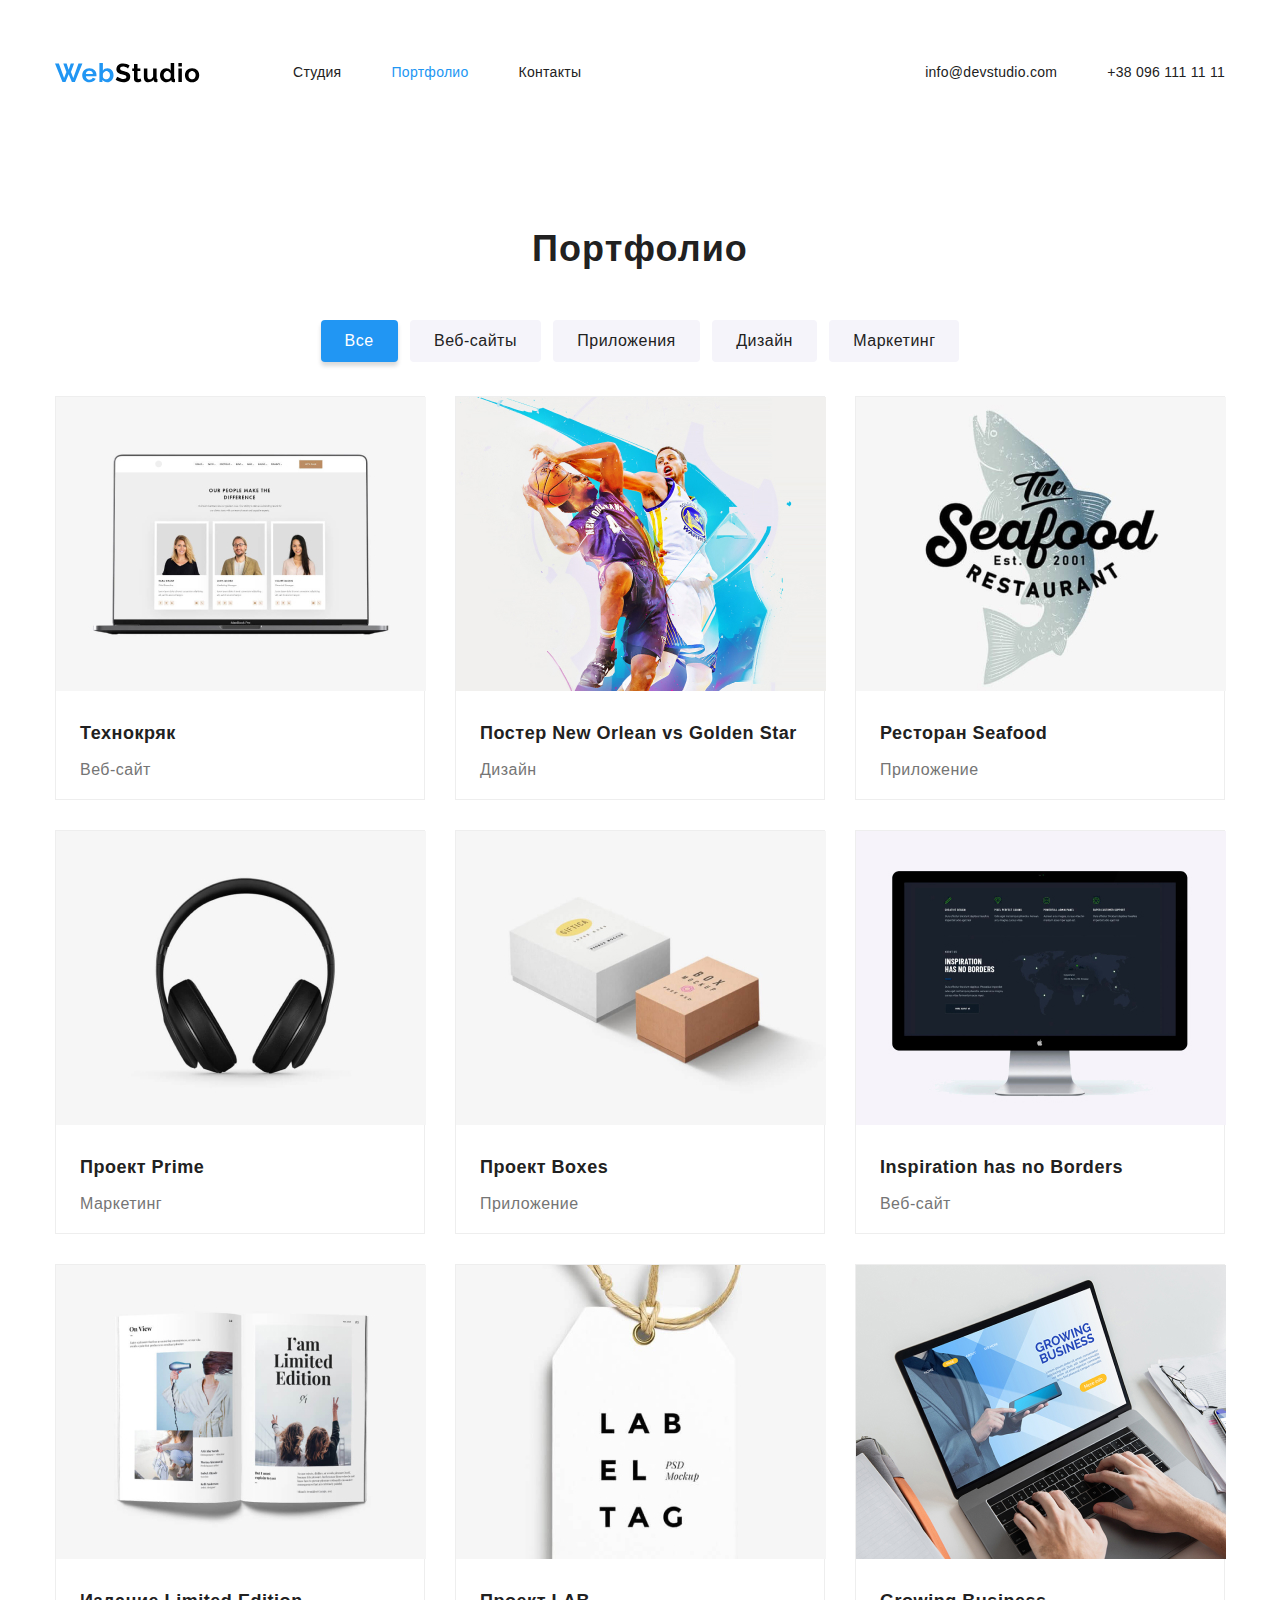
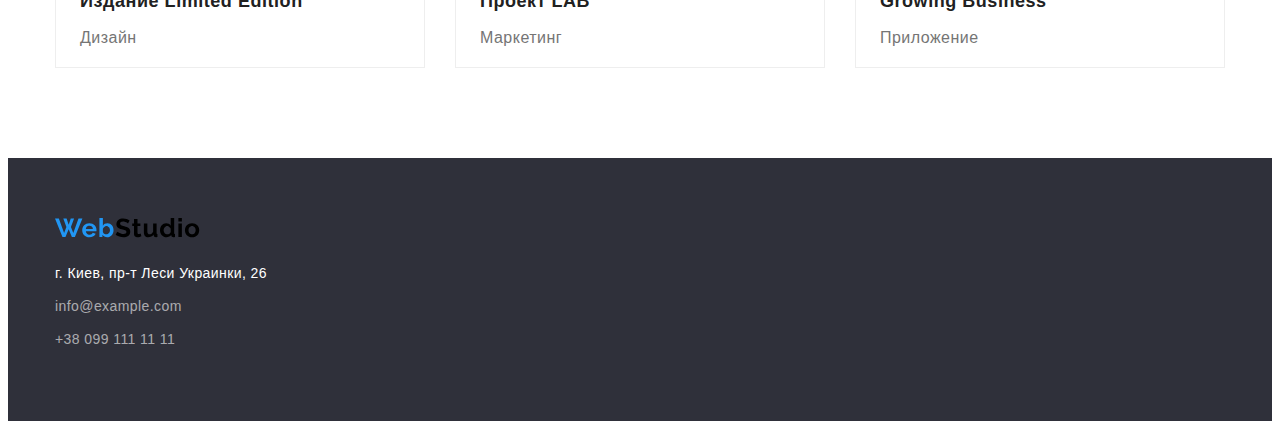
==== commit a45fca2c: "added gometry for footer" ====
--- a/portfolio.html
+++ b/portfolio.html
@@ -153,13 +153,13 @@
         <!-- Координаты и как связаться -->
         <footer class="footer">
             <div class="container">
-                <a href="/">
+                <a class="logo" href="/">
                     <img src="./images/logo.svg" width="145" alt="логотип" />
                 </a>
                 <address class="footer-address">
-                    <p class="address">г. Киев, пр-т Леси Украинки, 26</p>
-                    <p class="contact-us">info@example.com</p>
-                    <p class="contact-us">+38 099 111 11 11</p>
+                    <p class="item address">г. Киев, пр-т Леси Украинки, 26</p>
+                    <p class="item contact-us">info@example.com</p>
+                    <p class="item contact-us">+38 099 111 11 11</p>
                 </address>
             </div>
         </footer>
--- a/css/style.css
+++ b/css/style.css
@@ -108,9 +108,9 @@
 }
 
 /* Header */
-.header {
-    /* outline: 1px solid rgb(17, 148, 0); */
-}
+/* .header {
+    outline: 1px solid rgb(17, 148, 0);
+} */
 
 .header > .container {
     padding-top: 25px;
@@ -118,9 +118,9 @@
 }
 
 /* Navigator */
-.container > nav {
-    /* outline: 1px solid tomato; */
-}
+/* .container > nav {
+    outline: 1px solid tomato;
+} */
 
 .main-nav {
     display: flex;
@@ -176,9 +176,9 @@
 }
 
 /* MAIN */
-.main {
-    /* outline: 1px solid teal; */
-}
+/* .main {
+    outline: 1px solid teal;
+} */
 
 .main.page-secondary {
     padding-top: 90px;
@@ -244,7 +244,19 @@
     /* outline: 1px solid tomato; */
 }
 
-.features .title {
+.features-list {
+    display: flex;
+}
+
+.features-list > .item {
+    width: calc((100% - 90px) / 4);
+}
+
+.features-list > .item:not(:last-child) {
+    margin-right: 30px;
+}
+
+.features-list .title {
     color: var(--secondary-text-color);
 
     font-weight: 700;
@@ -255,7 +267,7 @@
     margin-bottom: 10px;
 }
 
-.features .description {
+.features-list .description {
     color: var(--primary-text-color);
 
     font-weight: 400;
@@ -267,6 +279,18 @@
 /* What are we doing */
 .section.we-doing {
     padding-bottom: 94px;
+}
+
+.we-doing-list {
+    display: flex;
+}
+
+.we-doing-list > .item {
+    width: calc((100% - 60px) / 3);
+}
+
+.we-doing-list > .item:not(:last-child) {
+    margin-right: 30px;
 }
 
 /* Filters */
@@ -375,6 +399,29 @@
     margin-bottom: 10px;
 }
 
+.command-list {
+    display: flex;
+}
+
+.command-list > .item {
+    width: calc((100% - 90px) / 4);
+    height: 368px;
+
+    background: #ffffff;
+    box-shadow: 0px 1px 3px rgba(0, 0, 0, 0.12), 0px 1px 1px rgba(0, 0, 0, 0.14), 0px 2px 1px rgba(0, 0, 0, 0.2);
+    border-radius: 0px 0px 4px 4px;
+}
+
+.command-list > .item:not(:last-child) {
+    margin-right: 30px;
+}
+
+.command-list .image {
+    display: block;
+    padding-left: 0px;
+    padding-right: 0px;
+}
+
 /* Footer */
 .footer {
     background-color: var(--background-footer);
@@ -385,15 +432,46 @@
     padding-bottom: 60px;
 }
 
-.footer-address p {
+/* .footer-address p {
     margin-top: 0;
     margin-bottom: 0;
-}
+} */
 
 .footer .address {
     color: var(--color-white);
+
+    font-style: normal;
+    font-weight: 400;
+    font-size: 14px;
+    line-height: 1.71;
+    letter-spacing: 0.03em;
+
+    margin-top: 0px;
+    margin-bottom: 9px;
 }
 
 .footer .contact-us {
     color: var(--color-secondary-grey);
-}
+
+    font-style: normal;
+    font-weight: 400;
+    font-size: 14px;
+    line-height: 1.71;
+    letter-spacing: 0.03em;
+
+    margin-top: 0px;
+    margin-bottom: 0px;
+}
+
+.footer .contact-us:not(:last-child) {
+    margin-bottom: 9px;
+}
+
+.footer .logo {
+    display: inline-block;
+    margin-bottom: 20px;
+}
+
+.footer-address > .item {
+    margin-bottom: 9px;
+}
